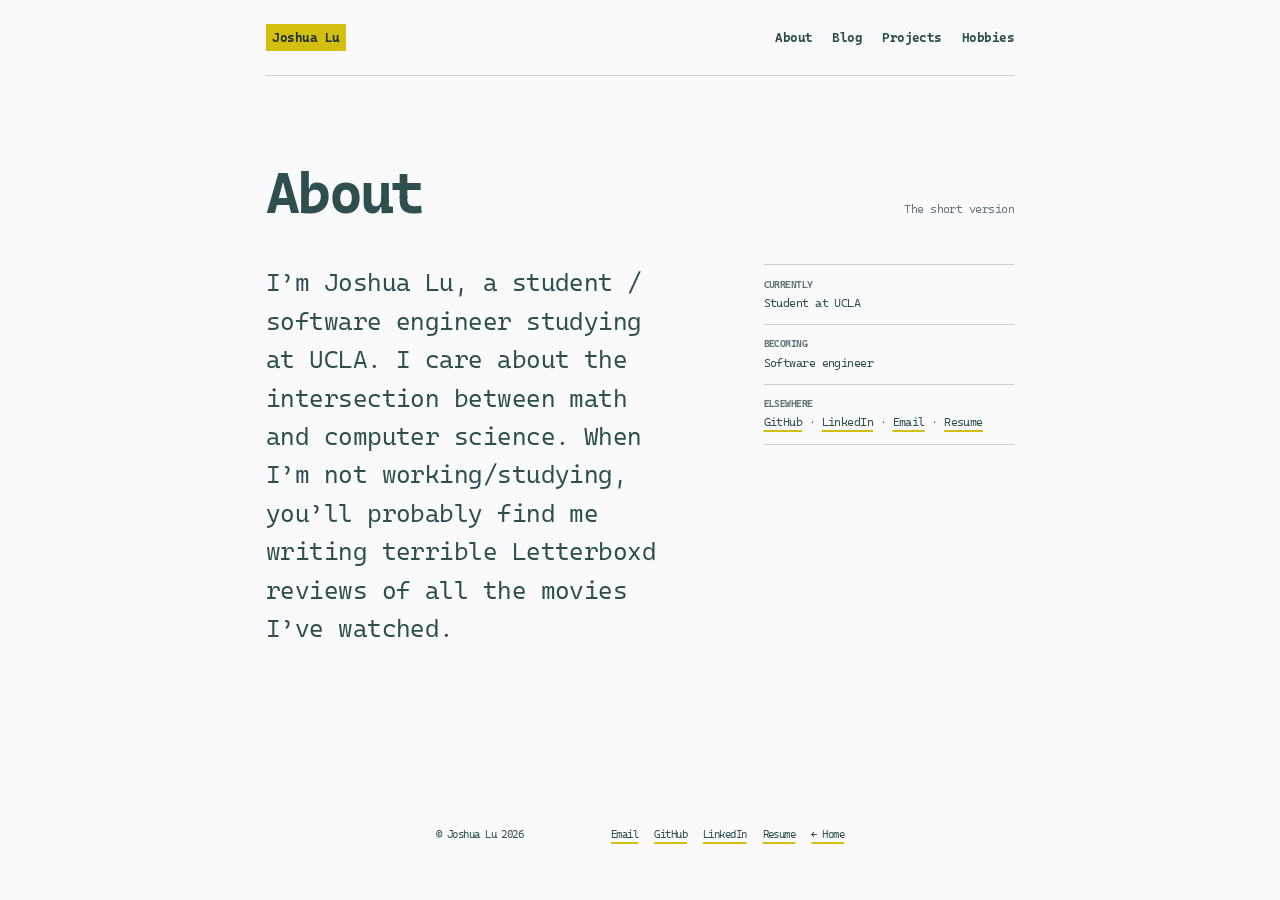
==== about.html @ d9707508 "Publish multi-page site with about, resume, and styles." ====
<!doctype html>
<html lang="en">
<head>
  <meta charset="utf-8" />
  <meta name="viewport" content="width=device-width, initial-scale=1, viewport-fit=cover" />
  <meta name="color-scheme" content="light dark" />
  <meta name="theme-color" content="#fafafd" media="(prefers-color-scheme: light)" />
  <meta name="theme-color" content="#2e2e38" media="(prefers-color-scheme: dark)" />
  <link rel="icon" href="data:," />
  <link rel="preconnect" href="https://fonts.googleapis.com">
  <link rel="preconnect" href="https://fonts.gstatic.com" crossorigin>
  <link href="https://fonts.googleapis.com/css2?family=Cascadia+Mono:ital,wght@0,350;0,500;0,700;1,350&display=swap" rel="stylesheet">
  <link rel="stylesheet" href="styles.css" />
  <title>About — Joshua Lu</title>
</head>
<body>
  <header class="page">
    <nav aria-label="Primary navigation">
      <a class="home-link" href="index.html">Joshua Lu</a>
      <div class="nav-links">
        <a href="about.html" aria-current="page">About</a>
        <a href="index.html#journal">Blog</a>
        <a href="index.html#work">Projects</a>
        <a href="index.html#hobbies">Hobbies</a>
      </div>
    </nav>
  </header>

  <main id="top" class="page about-page">
    <div class="section-head">
      <h1>About</h1>
      <span class="section-label">The short version</span>
    </div>

    <div class="about-grid">
      <p class="about-big">I’m Joshua Lu, a student / software engineer studying at UCLA. I care about the intersection between math and computer science. When I’m not working/studying, you’ll probably find me writing terrible Letterboxd reviews of all the movies I’ve watched.</p>
      <ul class="facts">
        <li><small>CURRENTLY</small>Student at UCLA</li>
        <li><small>BECOMING</small>Software engineer</li>
        <li><small>ELSEWHERE</small><a href="https://github.com/GOGOJO">GitHub</a> · <a href="https://www.linkedin.com/in/joshualu0201/">LinkedIn</a> · <a href="mailto:jlu69@ucla.edu">Email</a> · <a href="resume.pdf">Resume</a></li>
      </ul>
    </div>
  </main>

  <footer class="page">
    <div class="footer-row">
      <span>© Joshua Lu 2026</span>
      <div class="footer-links">
        <a href="mailto:jlu69@ucla.edu">Email</a>
        <a href="https://github.com/GOGOJO">GitHub</a>
        <a href="https://www.linkedin.com/in/joshualu0201/">LinkedIn</a>
        <a href="resume.pdf">Resume</a>
        <a href="index.html">← Home</a>
      </div>
    </div>
  </footer>
</body>
</html>
---- styles.css ----
:root {
  color-scheme: light dark;
  --bg: #fafafd;
  --surface: #ffffff;
  --ink: #2f4f4f;
  --muted: #667777;
  --line: #d0d0d0;
  --accent: #d3bf10;
  --accent-soft: #f6ed7b;
  --accent-ink: #263333;
  --blue: #77b8c4;
  --coral: #f27a63;
  --radius-1: 34% 5% 28% 7% / 8% 31% 6% 24%;
  --radius-2: 8% 29% 6% 25% / 31% 5% 27% 8%;
  --radius-3: 26% 7% 32% 5% / 6% 27% 8% 35%;
  --radius-4: 5% 24% 7% 31% / 29% 8% 34% 6%;
}
@media (prefers-color-scheme: dark) {
  :root {
    --bg: #2e2e38;
    --surface: #373741;
    --ink: #fffaf0;
    --muted: #c1c0ba;
    --line: #5a5a64;
    --accent: #e1ce29;
    --accent-soft: #746f2c;
    --accent-ink: #25252d;
    --blue: #68a8b4;
    --coral: #f48670;
  }
}

* { box-sizing: border-box; }
html { scroll-behavior: smooth; }
body {
  margin: 0;
  min-width: 320px;
  overflow-x: hidden;
  background: var(--bg);
  color: var(--ink);
  font-family: "Cascadia Mono", ui-monospace, SFMono-Regular, Menlo, Consolas, monospace;
  font-size: 18px;
  font-weight: 350;
  line-height: 1.8;
  letter-spacing: -.05ch;
}
a {
  color: inherit;
  text-decoration-color: var(--accent);
  text-decoration-thickness: 2px;
  text-underline-offset: 4px;
}
a:hover { text-decoration-style: wavy; }
a:focus-visible { outline: 3px solid var(--accent); outline-offset: 5px; }
h1, h2, h3, p { margin-top: 0; }
h1, h2, h3 { line-height: 1.05; letter-spacing: -.08ch; }
h1, h2 { font-size: clamp(1.65rem, 4vw, 2.4rem); margin: 0; font-weight: 900; }
  .about-page h1 { font-size: clamp(2.2rem, 7vw, 3.6rem); }
h3 { font-size: clamp(1.25rem, 3vw, 1.8rem); font-weight: 900; }
code { font: inherit; background: var(--accent-soft); color: var(--accent-ink); padding: .08em .35em; }

.page {
  width: min(100% - 10vw, 68ch);
  margin-inline: auto;
}
.outdent {
  width: min(100% - 10vw, 86ch);
  margin-inline: auto;
}

nav {
  display: flex;
  flex-wrap: wrap;
  align-items: center;
  justify-content: space-between;
  gap: .7rem 1.2rem;
  padding-block: clamp(1rem, 3vw, 1.5rem);
  border-bottom: 1px solid var(--line);
  font-size: .82rem;
  font-weight: 700;
}
nav a { text-decoration: none; }
nav a:hover { text-decoration: underline wavy 2px var(--accent); text-underline-offset: 5px; }
.home-link { background: var(--accent); color: var(--accent-ink); padding: .1rem .4rem; }
.nav-links { display: flex; flex-wrap: wrap; gap: .5rem 1.25rem; }

.hero {
  padding-block: clamp(3rem, 10vw, 7rem) clamp(2.5rem, 8vw, 5rem);
}
.hero-name {
  margin: 0 0 clamp(2rem, 5vw, 3.5rem);
  font-size: clamp(4rem, 16vw, 10rem);
  font-weight: 900;
  line-height: .78;
  letter-spacing: -.12em;
  color: var(--bg);
  -webkit-text-stroke: clamp(2px, .3vw, 4px) var(--ink);
  text-shadow: .04em .04em 0 var(--accent);
  transform: rotate(-1deg);
  overflow-wrap: anywhere;
}
.hero-copy {
  width: min(100%, 52ch);
  margin-left: auto;
  font-size: clamp(1rem, 2.2vw, 1.25rem);
}
.hero-copy strong { background: var(--accent); color: var(--accent-ink); padding-inline: .15em; }
.hero-links { display: flex; flex-wrap: wrap; gap: .7rem 1.4rem; margin-top: 1.4rem; font-size: .82rem; font-weight: 700; }

section { padding-block: clamp(2.5rem, 8vw, 5.5rem); scroll-margin-top: 1rem; }
section + section { border-top: 1px solid var(--line); }
.section-head {
  display: flex;
  align-items: baseline;
  justify-content: space-between;
  gap: 1rem;
  margin-bottom: clamp(1.5rem, 4vw, 2.5rem);
}
.section-head > a, .section-label { font-size: .72rem; color: var(--muted); }
.section-intro { max-width: 58ch; color: var(--muted); margin: -1rem 0 2rem; font-size: .88rem; }

.post-list { display: grid; gap: 1rem; }
.post {
  display: grid;
  grid-template-columns: minmax(0, 1fr) auto;
  gap: .8rem 1.5rem;
  padding: clamp(1rem, 3vw, 1.45rem);
  color: inherit;
  text-decoration: none;
  border: 2px solid var(--ink);
  background: var(--surface);
}
.post:nth-child(1) { border-radius: var(--radius-1); }
.post:nth-child(2) { border-radius: var(--radius-2); }
.post:nth-child(3) { border-radius: var(--radius-3); }
.post:nth-child(4) { border-radius: var(--radius-4); }
.post:hover { background: var(--accent); color: var(--accent-ink); }
.post h3 { margin: 0 0 .45rem; font-size: clamp(1.05rem, 3vw, 1.45rem); }
.post p { grid-column: 1; margin: 0; color: var(--muted); font-size: .78rem; line-height: 1.55; }
.post:hover p, .post:hover .post-meta { color: var(--accent-ink); }
.post-meta { grid-column: 2; grid-row: 1 / span 2; align-self: center; color: var(--muted); font-size: .67rem; text-align: right; white-space: nowrap; }

.project-grid {
  display: grid;
  grid-template-columns: repeat(3, 1fr);
  gap: 1rem;
}
.project-card { min-width: 0; }
.project-art {
  position: relative;
  overflow: hidden;
  aspect-ratio: 1;
  border: 2px solid var(--ink);
  background: var(--surface);
  filter: saturate(0);
  transition: filter .25s ease, transform .25s ease;
}
.project-card:nth-child(1) .project-art { border-radius: var(--radius-1); background: var(--blue); }
.project-card:nth-child(2) .project-art { border-radius: var(--radius-3); background: var(--coral); }
.project-card:nth-child(3) .project-art { border-radius: var(--radius-2); background: var(--accent); }
.project-card:hover .project-art, .project-card:focus-within .project-art { filter: saturate(1); transform: rotate(-1deg); }
.project-art svg { position: absolute; inset: 10%; width: 80%; height: 80%; }
.project-card h3 { margin: .9rem 0 .25rem; font-size: 1rem; }
.project-card p { color: var(--muted); font-size: .7rem; line-height: 1.5; }
.project-card .tag { display: block; margin-top: .7rem; font-size: .62rem; color: var(--muted); }

.playground {
  display: grid;
  grid-template-columns: 1fr 1fr;
  gap: clamp(1.5rem, 5vw, 3rem);
  align-items: center;
}
.canvas {
  min-height: 360px;
  position: relative;
  overflow: hidden;
  border: 2px solid var(--ink);
  border-radius: var(--radius-4);
  background: var(--accent);
  color: var(--accent-ink);
  display: grid;
  place-items: center;
  text-align: center;
  padding: 1.5rem;
}
.canvas-word {
  font-weight: 900;
  font-size: clamp(1.35rem, 4vw, 2.1rem);
  letter-spacing: -.04ch;
  line-height: 1.15;
}
.canvas-word small {
  display: block;
  margin-top: .45rem;
  font-size: .55em;
  font-weight: 700;
  opacity: .75;
  letter-spacing: 0;
}
.play-copy h3 { font-size: clamp(1.45rem, 4vw, 2.1rem); }
.play-copy p { color: var(--muted); font-size: .85rem; }
.play-list { list-style: none; padding: 0; margin: 1.5rem 0 0; border-top: 1px solid var(--line); }
.play-list li { display: flex; justify-content: space-between; gap: 1rem; padding: .7rem 0; border-bottom: 1px solid var(--line); font-size: .74rem; }
.play-list span:last-child { color: var(--muted); }

.about-grid { display: grid; grid-template-columns: 1.25fr .75fr; gap: clamp(2rem, 7vw, 5rem); }
.about-big { font-size: clamp(1.15rem, 3vw, 1.55rem); line-height: 1.55; }
.about-big strong { background: var(--accent); color: var(--accent-ink); }
.facts { list-style: none; padding: 0; margin: 0; border-top: 1px solid var(--line); }
.facts li { padding: .65rem 0; border-bottom: 1px solid var(--line); font-size: .72rem; }
.facts small { display: block; color: var(--muted); font-size: .6rem; font-weight: 700; }

footer { padding-block: clamp(2rem, 6vw, 4rem) max(2rem, env(safe-area-inset-bottom)); font-size: .68rem; }
.footer-row { display: flex; flex-wrap: wrap; justify-content: space-between; gap: 1rem 2rem; }
.footer-links { display: flex; flex-wrap: wrap; gap: .4rem 1rem; }

@media (max-width: 760px) {
  body { font-size: 16px; }
  .page, .outdent { width: min(100% - 2rem, 68ch); }
  nav { justify-content: flex-start; }
  .home-link { width: 100%; }
  .hero-name { line-height: .84; }
  .project-grid { grid-template-columns: repeat(2, minmax(0, 1fr)); }
  .project-card:last-child { grid-column: 1 / -1; width: calc(50% - .5rem); }
  .playground, .about-grid { grid-template-columns: 1fr; }
  .post { grid-template-columns: 1fr; }
  .post-meta { grid-column: 1; grid-row: auto; text-align: left; }
}
@media (max-width: 480px) {
  .nav-links { gap: .35rem 1rem; }
  .hero-name { font-size: clamp(3.6rem, 22vw, 6rem); }
  .section-head { align-items: flex-start; }
  .project-grid { grid-template-columns: 1fr; }
  .project-card:last-child { grid-column: auto; width: auto; }
  .project-art { aspect-ratio: 4 / 3; }
  .canvas { min-height: 300px; }
}
@media (prefers-reduced-motion: reduce) {
  html { scroll-behavior: auto; }
  .project-art { transition: none; }
}

/* About page */
.about-page {
  padding-block: clamp(2.5rem, 8vw, 5.5rem);
}
.about-page .section-head {
  margin-bottom: clamp(1.5rem, 4vw, 2.5rem);
}
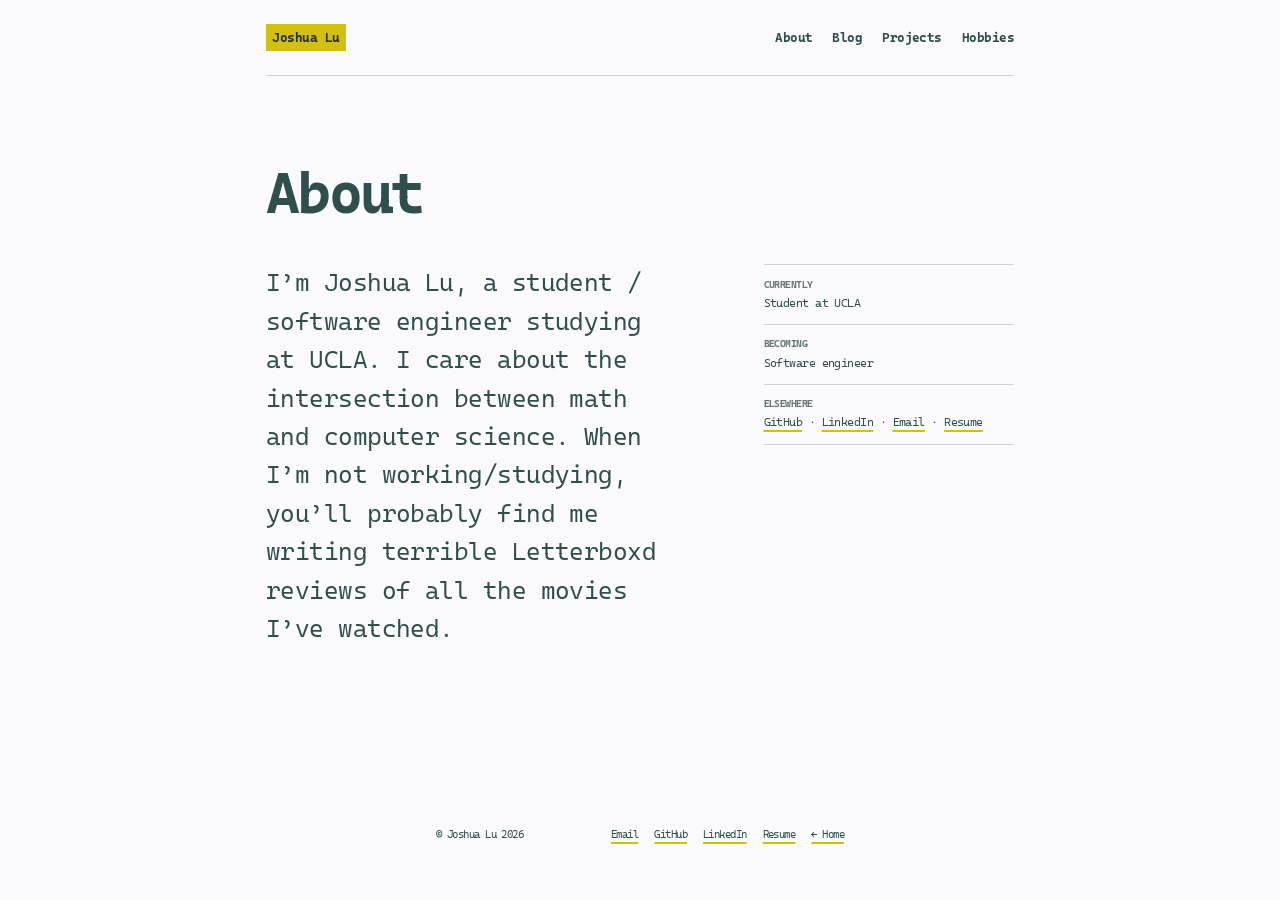
==== commit 0f0556dc: "Add JL favicon and tidy About page label." ====
--- a/about.html
+++ b/about.html
@@ -6,7 +6,7 @@
   <meta name="color-scheme" content="light dark" />
   <meta name="theme-color" content="#fafafd" media="(prefers-color-scheme: light)" />
   <meta name="theme-color" content="#2e2e38" media="(prefers-color-scheme: dark)" />
-  <link rel="icon" href="data:," />
+  <link rel="icon" href="favicon.svg" type="image/svg+xml" />
   <link rel="preconnect" href="https://fonts.googleapis.com">
   <link rel="preconnect" href="https://fonts.gstatic.com" crossorigin>
   <link href="https://fonts.googleapis.com/css2?family=Cascadia+Mono:ital,wght@0,350;0,500;0,700;1,350&display=swap" rel="stylesheet">
@@ -29,7 +29,6 @@
   <main id="top" class="page about-page">
     <div class="section-head">
       <h1>About</h1>
-      <span class="section-label">The short version</span>
     </div>
 
     <div class="about-grid">
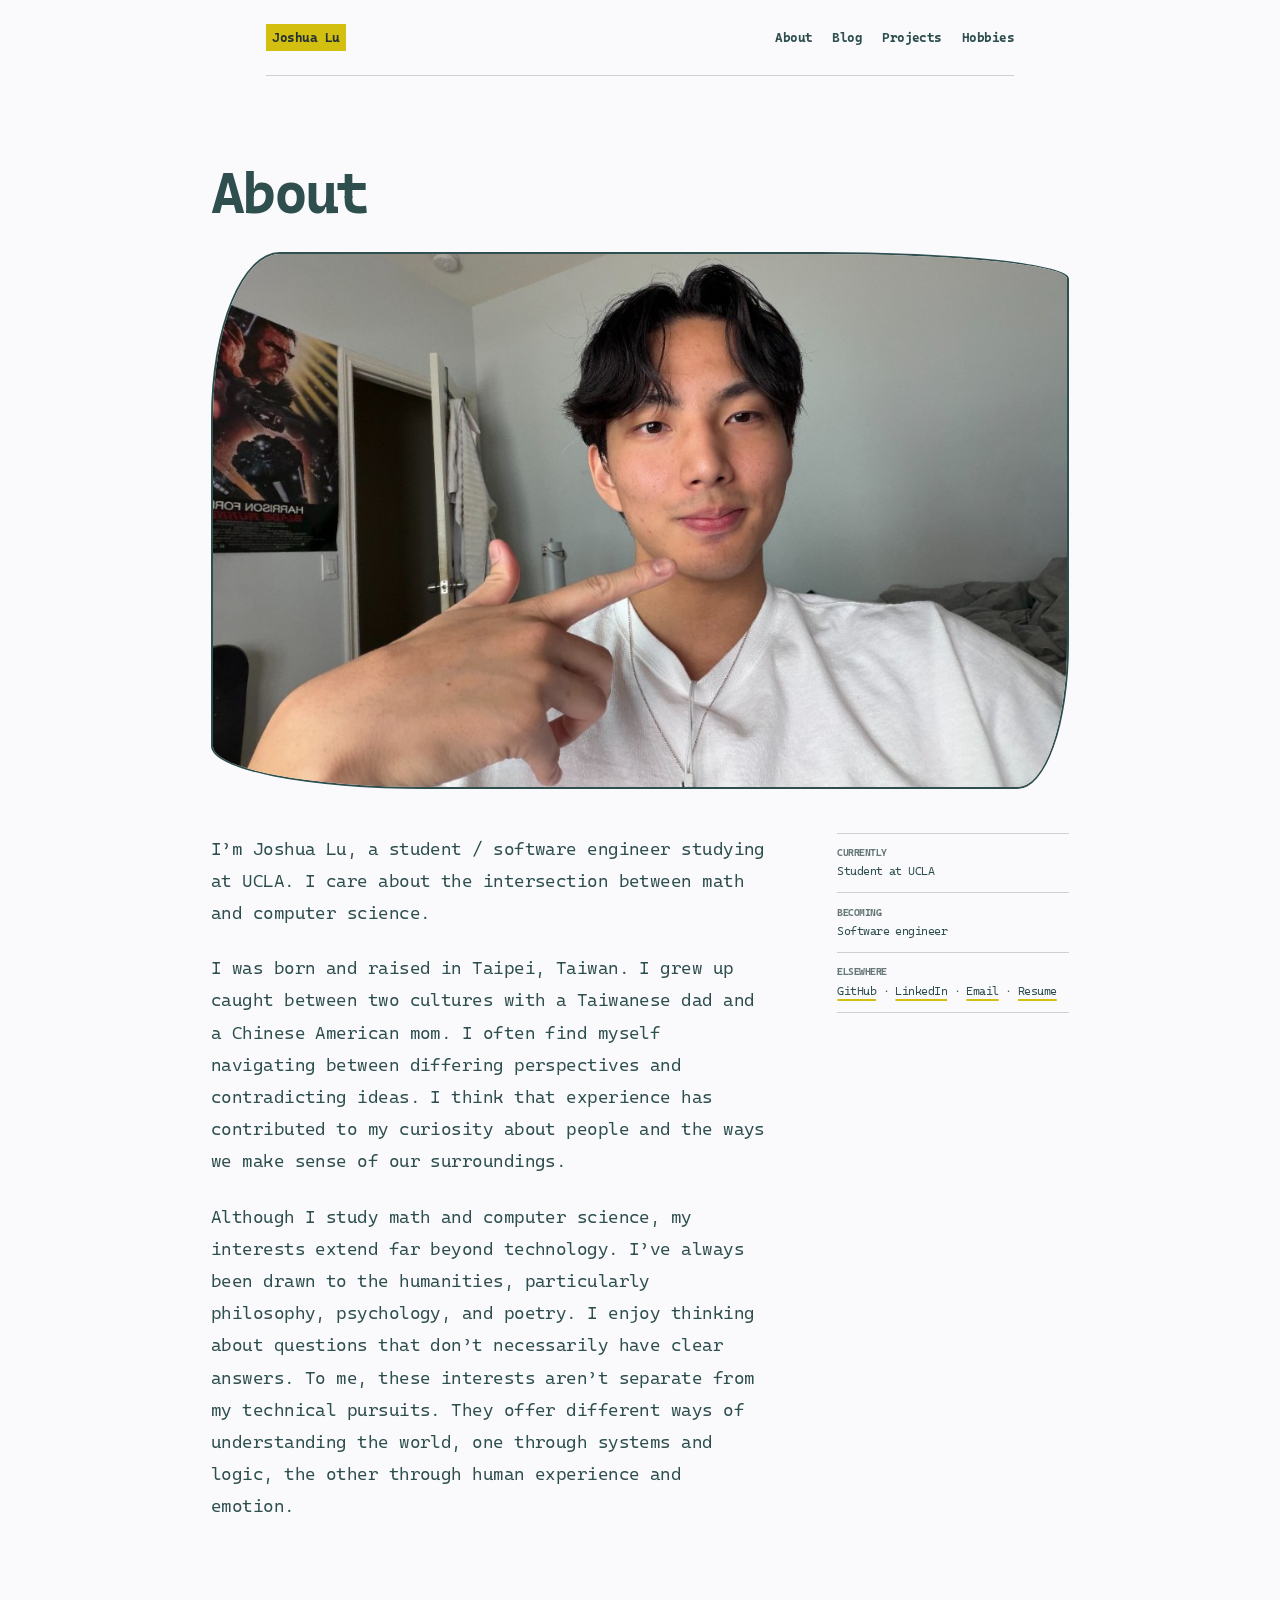
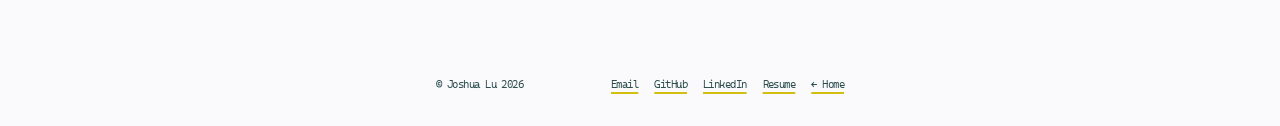
==== commit c1a9e8a4: "Expand About with photo and publish first blog post." ====
--- a/about.html
+++ b/about.html
@@ -31,8 +31,22 @@
       <h1>About</h1>
     </div>
 
+    <figure class="about-photo-wrap">
+      <img
+        class="about-photo"
+        src="images/joshua.jpg"
+        alt="Joshua Lu"
+        width="1024"
+        height="692"
+      />
+    </figure>
+
     <div class="about-grid">
-      <p class="about-big">I’m Joshua Lu, a student / software engineer studying at UCLA. I care about the intersection between math and computer science. When I’m not working/studying, you’ll probably find me writing terrible Letterboxd reviews of all the movies I’ve watched.</p>
+      <div class="about-copy">
+        <p>I’m Joshua Lu, a student / software engineer studying at UCLA. I care about the intersection between math and computer science.</p>
+        <p>I was born and raised in Taipei, Taiwan. I grew up caught between two cultures with a Taiwanese dad and a Chinese American mom. I often find myself navigating between differing perspectives and contradicting ideas. I think that experience has contributed to my curiosity about people and the ways we make sense of our surroundings.</p>
+        <p>Although I study math and computer science, my interests extend far beyond technology. I’ve always been drawn to the humanities, particularly philosophy, psychology, and poetry. I enjoy thinking about questions that don’t necessarily have clear answers. To me, these interests aren’t separate from my technical pursuits. They offer different ways of understanding the world, one through systems and logic, the other through human experience and emotion.</p>
+      </div>
       <ul class="facts">
         <li><small>CURRENTLY</small>Student at UCLA</li>
         <li><small>BECOMING</small>Software engineer</li>
--- a/styles.css
+++ b/styles.css
@@ -203,10 +203,27 @@
 .play-list li { display: flex; justify-content: space-between; gap: 1rem; padding: .7rem 0; border-bottom: 1px solid var(--line); font-size: .74rem; }
 .play-list span:last-child { color: var(--muted); }
 
-.about-grid { display: grid; grid-template-columns: 1.25fr .75fr; gap: clamp(2rem, 7vw, 5rem); }
-.about-big { font-size: clamp(1.15rem, 3vw, 1.55rem); line-height: 1.55; }
-.about-big strong { background: var(--accent); color: var(--accent-ink); }
-.facts { list-style: none; padding: 0; margin: 0; border-top: 1px solid var(--line); }
+.about-grid {
+  display: grid;
+  grid-template-columns: minmax(0, 1.7fr) minmax(12rem, .7fr);
+  gap: clamp(2rem, 6vw, 4rem);
+  align-items: start;
+}
+.about-copy {
+  font-size: clamp(1rem, 2.1vw, 1.15rem);
+  line-height: 1.75;
+  max-width: 62ch;
+}
+.about-copy p { margin: 0 0 1.25em; }
+.about-copy p:last-child { margin-bottom: 0; }
+.facts {
+  list-style: none;
+  padding: 0;
+  margin: 0;
+  border-top: 1px solid var(--line);
+  position: sticky;
+  top: 1.25rem;
+}
 .facts li { padding: .65rem 0; border-bottom: 1px solid var(--line); font-size: .72rem; }
 .facts small { display: block; color: var(--muted); font-size: .6rem; font-weight: 700; }
 
@@ -243,8 +260,57 @@
 /* About page */
 .about-page {
   padding-block: clamp(2.5rem, 8vw, 5.5rem);
+  width: min(100% - 10vw, 78ch);
 }
 .about-page .section-head {
+  margin-bottom: clamp(1.25rem, 3vw, 1.75rem);
+}
+.about-photo-wrap {
+  margin: 0 0 clamp(1.75rem, 4vw, 2.75rem);
+}
+.about-photo {
+  display: block;
+  width: 100%;
+  height: auto;
+  max-height: none;
+  object-fit: cover;
+  object-position: center 30%;
+  aspect-ratio: 16 / 10;
+  border: 2px solid var(--ink);
+  border-radius: var(--radius-2);
+}
+
+/* Blog post page */
+.post-page {
+  padding-block: clamp(2rem, 6vw, 4rem) clamp(2.5rem, 8vw, 5.5rem);
+  width: min(100% - 10vw, 68ch);
+}
+.post-back {
+  margin: 0 0 1.5rem;
+  font-size: .78rem;
+  font-weight: 700;
+}
+.post-header {
   margin-bottom: clamp(1.5rem, 4vw, 2.5rem);
-}
-
+  padding-bottom: 1.25rem;
+  border-bottom: 1px solid var(--line);
+}
+.post-header h1 {
+  font-size: clamp(1.8rem, 5vw, 2.6rem);
+  margin: 0 0 .75rem;
+  line-height: 1.15;
+}
+.post-date {
+  margin: 0;
+  color: var(--muted);
+  font-size: .78rem;
+  font-weight: 700;
+}
+.post-body {
+  font-size: clamp(1rem, 2.1vw, 1.12rem);
+  line-height: 1.8;
+  max-width: 62ch;
+}
+.post-body p { margin: 0 0 1.25em; }
+.post-body p:last-child { margin-bottom: 0; }
+
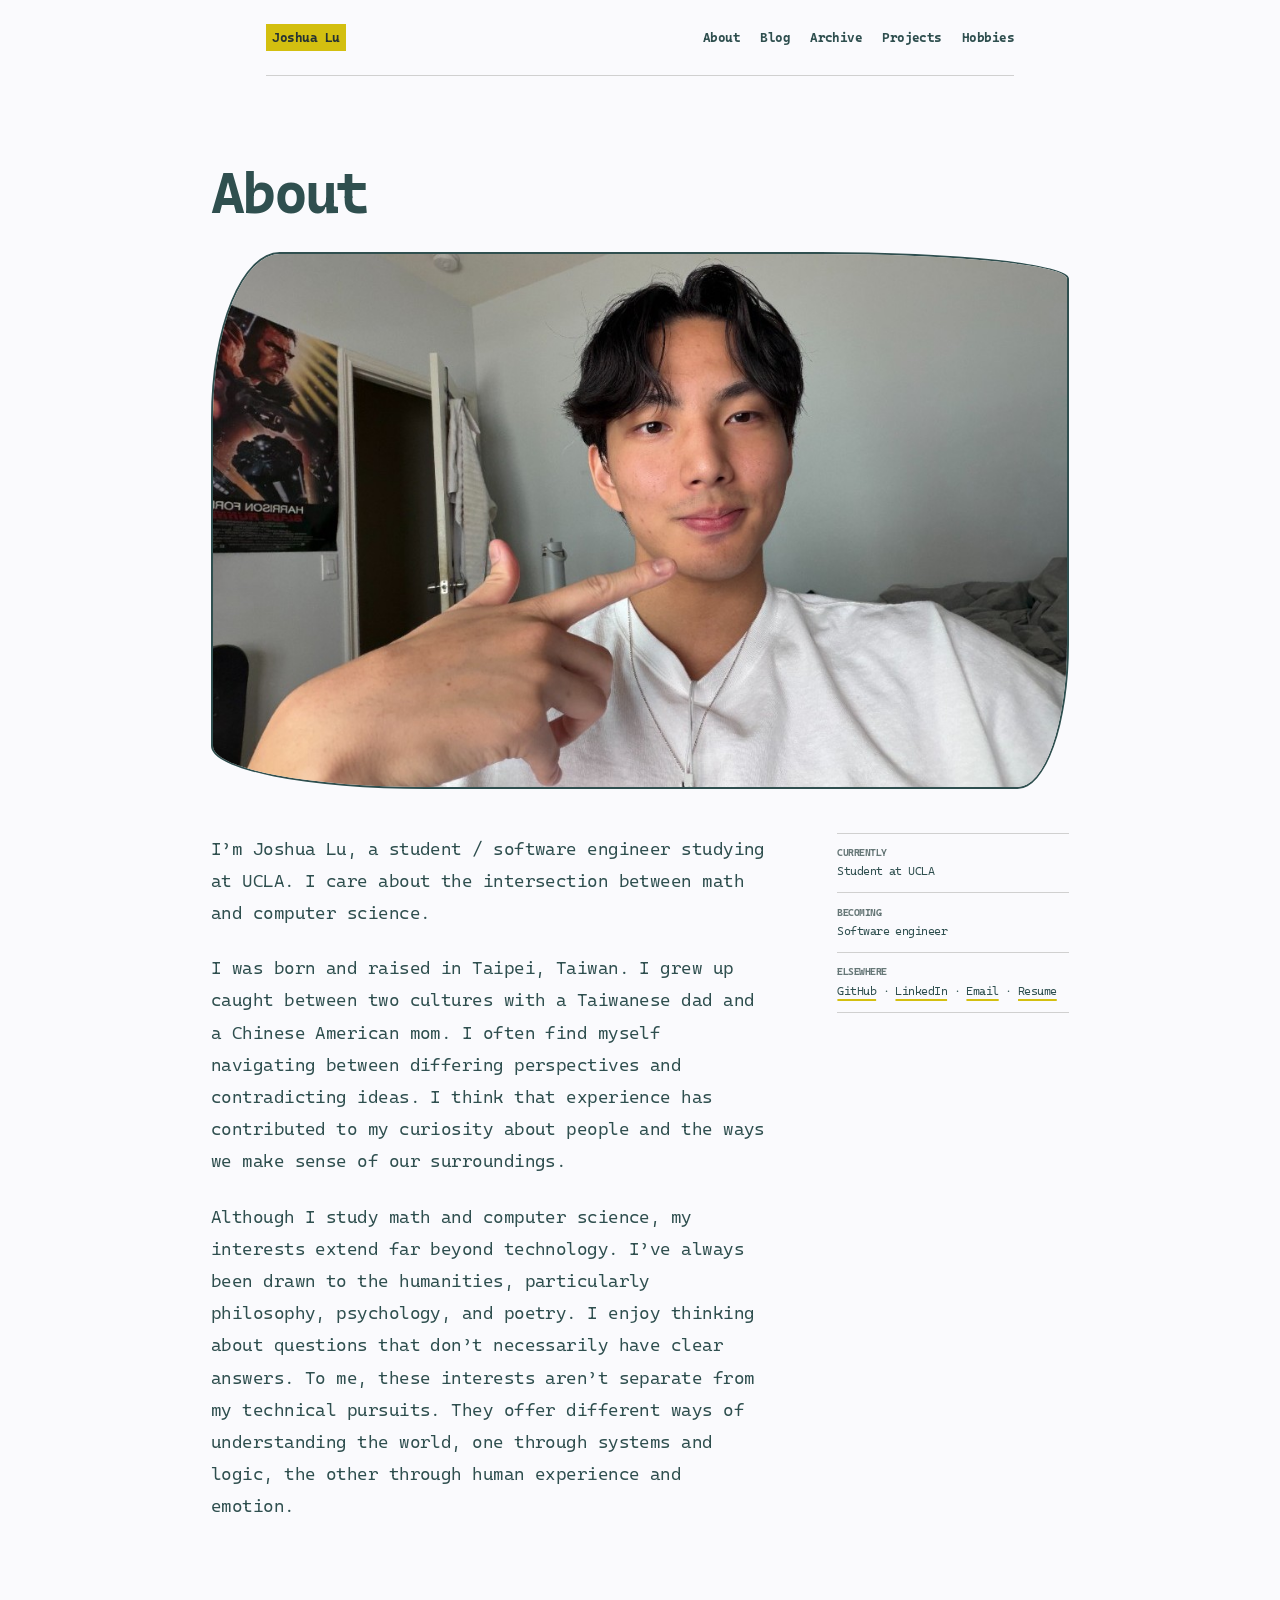
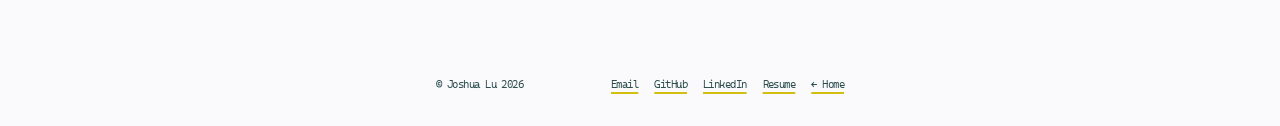
==== commit df6d7b03: "Add archive, poetry post, tags, and projects WIP." ====
--- a/about.html
+++ b/about.html
@@ -20,6 +20,7 @@
       <div class="nav-links">
         <a href="about.html" aria-current="page">About</a>
         <a href="index.html#journal">Blog</a>
+        <a href="archive.html">Archive</a>
         <a href="index.html#work">Projects</a>
         <a href="index.html#hobbies">Hobbies</a>
       </div>
--- a/styles.css
+++ b/styles.css
@@ -126,7 +126,6 @@
   gap: .8rem 1.5rem;
   padding: clamp(1rem, 3vw, 1.45rem);
   color: inherit;
-  text-decoration: none;
   border: 2px solid var(--ink);
   background: var(--surface);
 }
@@ -136,9 +135,29 @@
 .post:nth-child(4) { border-radius: var(--radius-4); }
 .post:hover { background: var(--accent); color: var(--accent-ink); }
 .post h3 { margin: 0 0 .45rem; font-size: clamp(1.05rem, 3vw, 1.45rem); }
+.post h3 a { text-decoration: none; }
+.post h3 a:hover { text-decoration: underline wavy 2px var(--accent-ink); text-underline-offset: 5px; }
 .post p { grid-column: 1; margin: 0; color: var(--muted); font-size: .78rem; line-height: 1.55; }
-.post:hover p, .post:hover .post-meta { color: var(--accent-ink); }
-.post-meta { grid-column: 2; grid-row: 1 / span 2; align-self: center; color: var(--muted); font-size: .67rem; text-align: right; white-space: nowrap; }
+.post:hover p, .post:hover .post-meta, .post:hover .tag { color: var(--accent-ink); }
+.post-meta {
+  grid-column: 2;
+  grid-row: 1 / span 2;
+  align-self: center;
+  color: var(--muted);
+  font-size: .67rem;
+  text-align: right;
+  line-height: 1.55;
+}
+.post-meta time { display: block; white-space: nowrap; }
+.post-tags { display: block; margin-top: .2rem; }
+.tag {
+  color: inherit;
+  opacity: .75;
+  font-weight: 350;
+  text-decoration-thickness: 1px;
+  text-underline-offset: 3px;
+}
+.tag:hover { opacity: 1; text-decoration-style: wavy; }
 
 .project-grid {
   display: grid;
@@ -306,6 +325,7 @@
   font-size: .78rem;
   font-weight: 700;
 }
+.post-date .tag { font-weight: 350; }
 .post-body {
   font-size: clamp(1rem, 2.1vw, 1.12rem);
   line-height: 1.8;
@@ -314,3 +334,68 @@
 .post-body p { margin: 0 0 1.25em; }
 .post-body p:last-child { margin-bottom: 0; }
 
+.poem {
+  margin: 2rem 0 0;
+  padding: 1.25rem 0 0;
+  border-top: 1px solid var(--line);
+}
+.poem-title {
+  font-size: clamp(1.15rem, 3vw, 1.45rem);
+  margin: 0 0 1.25rem;
+}
+.poem p {
+  margin: 0 0 1.1em;
+  line-height: 1.65;
+}
+.poem p:last-child { margin-bottom: 0; }
+
+/* Tag pages */
+.tag-page {
+  padding-block: clamp(2rem, 6vw, 4rem) clamp(2.5rem, 8vw, 5.5rem);
+}
+.tag-page .section-head h1 {
+  font-size: clamp(1.8rem, 5vw, 2.6rem);
+}
+
+/* Archive page */
+.archive-page {
+  padding-block: clamp(2rem, 6vw, 4rem) clamp(2.5rem, 8vw, 5.5rem);
+  width: min(100% - 10vw, 68ch);
+}
+.archive-page .section-head h1 {
+  font-size: clamp(1.8rem, 5vw, 2.6rem);
+}
+.archive-tags {
+  margin: 0 0 clamp(2rem, 5vw, 3rem);
+  padding-bottom: 1.25rem;
+  border-bottom: 1px solid var(--line);
+}
+.archive-tags summary {
+  cursor: pointer;
+  font-size: .78rem;
+  font-weight: 700;
+  color: var(--muted);
+  list-style: none;
+}
+.archive-tags summary::-webkit-details-marker { display: none; }
+.archive-tags summary::before {
+  content: "▸ ";
+  display: inline-block;
+  transition: transform .15s ease;
+}
+.archive-tags[open] summary::before { transform: rotate(90deg); }
+.archive-tag-list {
+  display: flex;
+  flex-wrap: wrap;
+  gap: .45rem .9rem;
+  margin-top: .9rem;
+}
+.archive-tag-list .tag {
+  font-size: .85rem;
+}
+.timeline-year { margin-top: clamp(1.5rem, 4vw, 2.5rem); }
+.timeline-title {
+  margin: 0 0 1.25rem;
+  font-size: clamp(1.35rem, 3.5vw, 1.8rem);
+}
+
